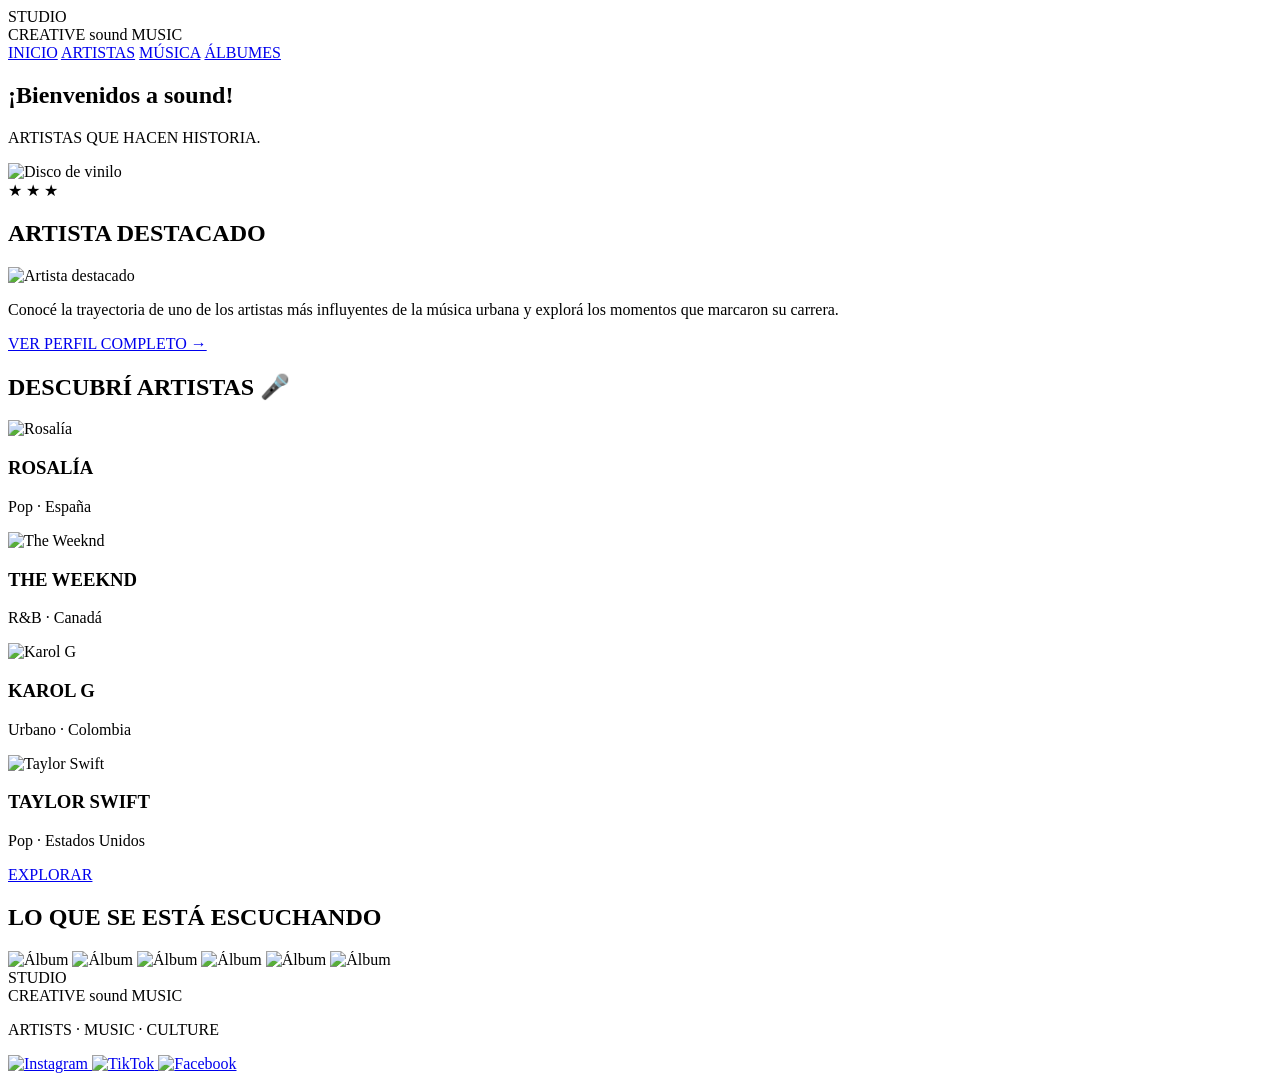
==== index.html @ 182b8fb5 "Add files via upload" ====
<!DOCTYPE html>
<html lang="es">

<head>
    <meta charset="UTF-8">
    <meta name="viewport" content="width=device-width, initial-scale=1.0">

    <title>Sound</title>

    <!-- Tipografías -->
    <link rel="preconnect" href="https://fonts.googleapis.com">
    <link rel="preconnect" href="https://fonts.gstatic.com" crossorigin>

    <link href="https://fonts.googleapis.com/css2?family=DM+Serif+Display&family=Montserrat:wght@400;500;600;700;800&display=swap" rel="stylesheet">

    <link rel="stylesheet" href="css/style.css">
</head>

<body>

    <!-- ================= HEADER ================= -->

    <header class="header">

        <div class="logo">
            <span class="logo-small">STUDIO<br>CREATIVE</span>
            <span class="logo-main">sound</span>
            <span class="logo-small">MUSIC</span>
        </div>

        <nav class="nav">
    <a href="index.html" class="activo">INICIO</a>
    <a href="artistas.html">ARTISTAS</a>
    <a href="musica.html">MÚSICA</a>
    <a href="albumes.html">ÁLBUMES</a>
</nav>

    </header>


    <!-- ================= HERO ================= -->

    <main>

        <section class="hero">

            <div class="hero-text">
                <h1>¡Bienvenidos a sound!</h1>
                <p>ARTISTAS QUE HACEN HISTORIA.</p>
            </div>

            <div class="vinilo">
                <img src="imagenes/vinilo.webp" alt="Disco de vinilo">
            </div>

        </section>


        <!-- ================= ARTISTA DESTACADO ================= -->

        <section class="destacado">

            <div class="estrellas">
                ★ ★ ★
            </div>

            <h2>ARTISTA DESTACADO</h2>

            <div class="artista-contenido">

                <img src="imagenes/badbunny.jpg" alt="Artista destacado">

                <div class="artista-info">

                    <p>
                        Conocé la trayectoria de uno de los artistas
                        más influyentes de la música urbana y explorá
                        los momentos que marcaron su carrera.
                    </p>

                    <a href="#" class="boton">
                        VER PERFIL COMPLETO →
                    </a>

                </div>

            </div>

        </section>


        <!-- ================= ARTISTAS ================= -->

        <section class="artistas">

            <h2>DESCUBRÍ ARTISTAS 🎤</h2>

            <div class="artistas-grid">

                <article class="artista-card">
                    <img src="imagenes/vinilo_rosalia.webp" alt="Rosalía">
                    <div>
                        <h3>ROSALÍA</h3>
                        <p>Pop · España</p>
                    </div>
                </article>

                <article class="artista-card">
                    <img src="imagenes/theweekend_vinilo.png" alt="The Weeknd">
                    <div>
                        <h3>THE WEEKND</h3>
                        <p>R&B · Canadá</p>
                    </div>
                </article>

                <article class="artista-card">
                    <img src="imagenes/karolg_vinilo.webp" alt="Karol G">
                    <div>
                        <h3>KAROL G</h3>
                        <p>Urbano · Colombia</p>
                    </div>
                </article>

                <article class="artista-card">
                    <img src="imagenes/taylor_vinilo.webp" alt="Taylor Swift">
                    <div>
                        <h3>TAYLOR SWIFT</h3>
                        <p>Pop · Estados Unidos</p>
                    </div>
                </article>

            </div>

            <a href="#" class="boton explorar">
                EXPLORAR
            </a>

        </section>


        <!-- ================= MÚSICA ================= -->

        <section class="musica">

            <h2>LO QUE SE ESTÁ ESCUCHANDO</h2>

            <div class="albumes">

                <img class="album album1" src="imagenes/portadabadbunny.jpg" alt="Álbum">
                <img class="album album2" src="imagenes/portadafeid.jpg" alt="Álbum">
                <img class="album album3" src="imagenes/portadaomar.jpg" alt="Álbum">
                <img class="album album4" src="imagenes/nirvanaportada.jpg" alt="Álbum">
                <img class="album album5" src="imagenes/moratportada.jpg" alt="Álbum">
                <img class="album album6" src="imagenes/anuelportada.jpg" alt="Álbum">

            </div>

        </section>

    </main>


    <!-- ================= FOOTER ================= -->

    <footer class="footer">

        <div class="logo footer-logo">
            <span class="logo-small">STUDIO<br>CREATIVE</span>
            <span class="logo-main">sound</span>
            <span class="logo-small">MUSIC</span>
        </div>

        <p>ARTISTS · MUSIC · CULTURE</p>

        <div class="redes">

            <a href="#">
                <img src="https://cdn-icons-png.flaticon.com/512/174/174855.png"
                     alt="Instagram">
            </a>

            <a href="#">
                <img src="https://cdn-icons-png.flaticon.com/512/3046/3046121.png"
                     alt="TikTok">
            </a>

            <a href="#">
                <img src="https://cdn-icons-png.flaticon.com/512/733/733547.png"
                     alt="Facebook">
            </a>

        </div>

    </footer>

</body>
</html>
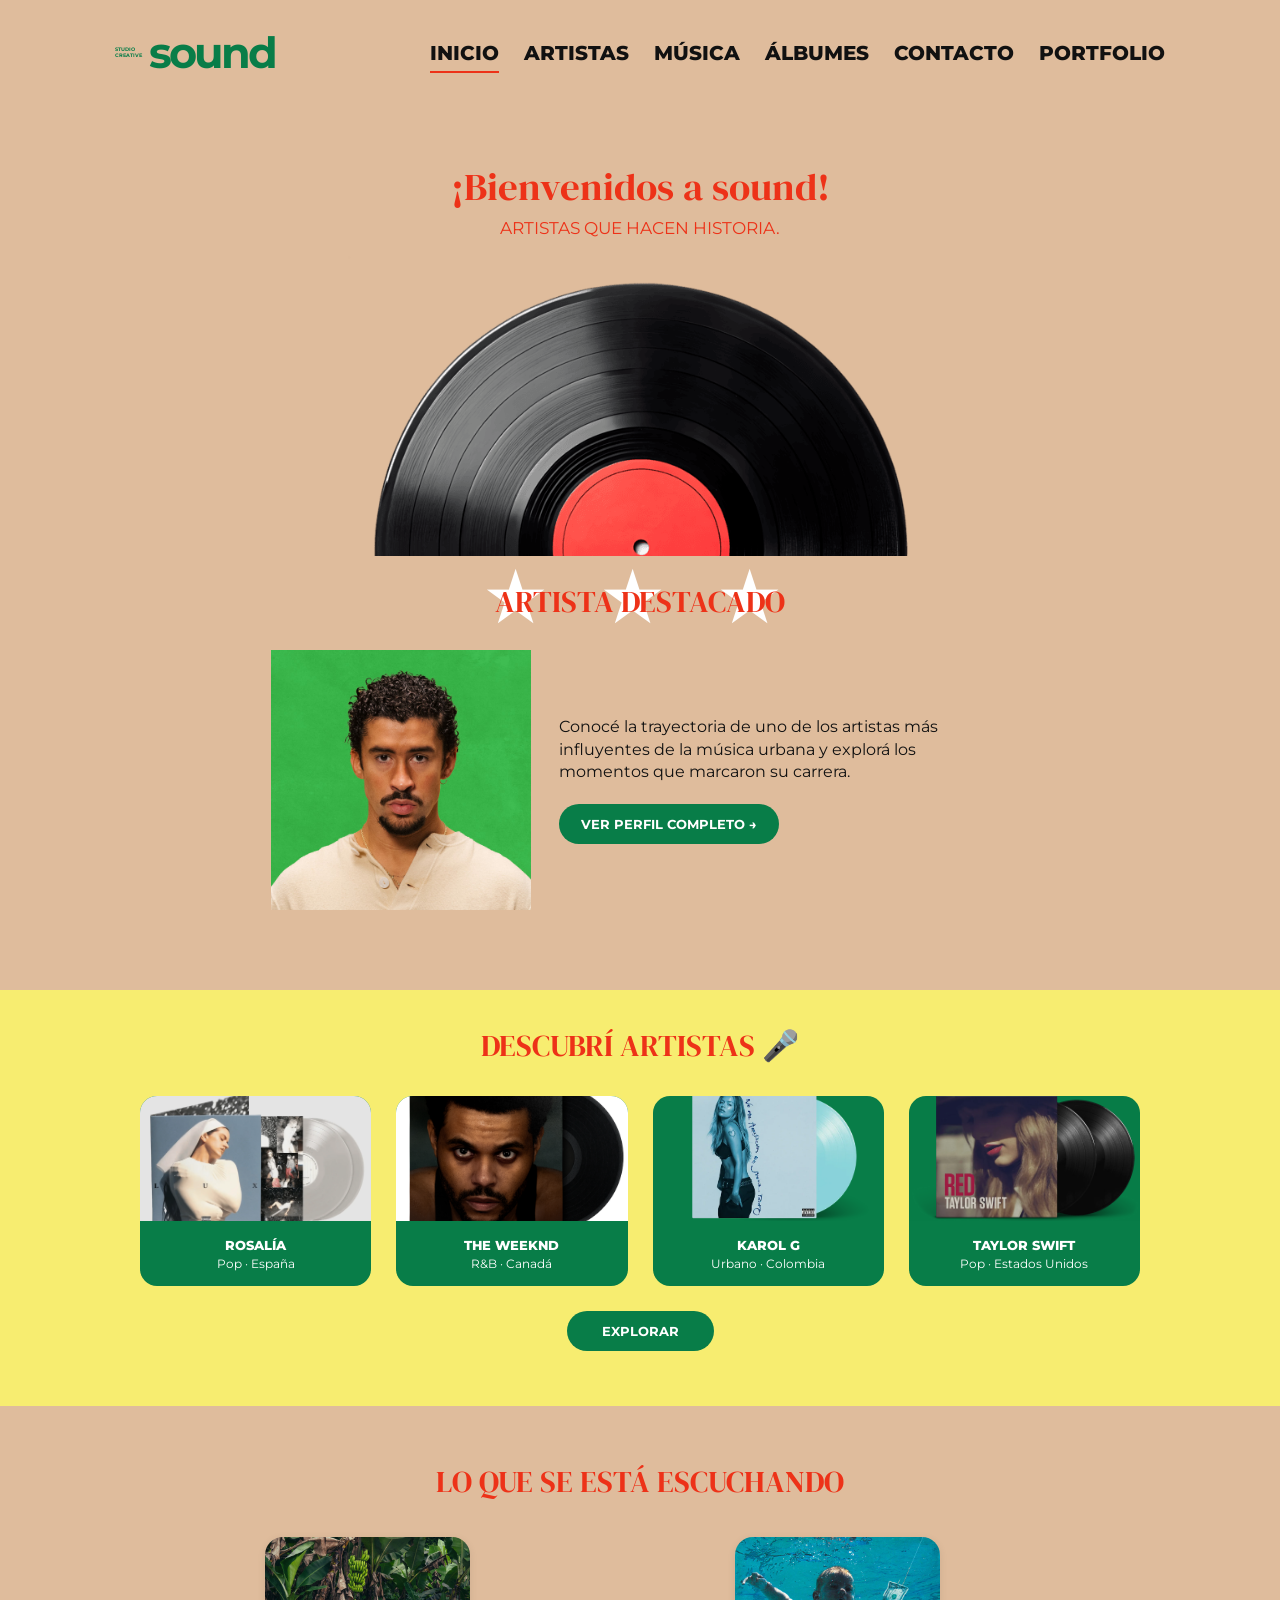
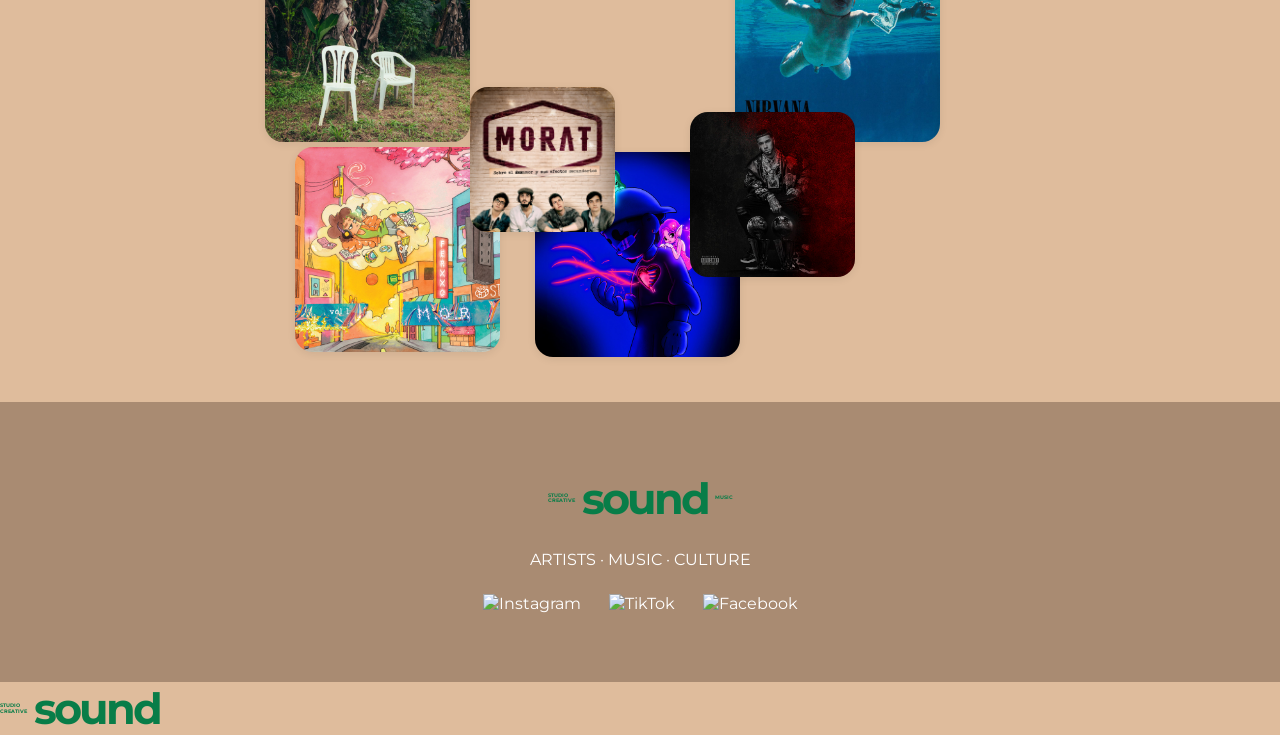
==== commit 4b975f5a: "Add files via upload" ====
--- a/index.html
+++ b/index.html
@@ -13,7 +13,11 @@
 
     <link href="https://fonts.googleapis.com/css2?family=DM+Serif+Display&family=Montserrat:wght@400;500;600;700;800&display=swap" rel="stylesheet">
 
-    <link rel="stylesheet" href="css/style.css">
+    
+<link rel="stylesheet" href="css/style.css">
+<link rel="stylesheet" href="css/inicio.css">
+<link rel="stylesheet" href="css/responsive.css">
+
 </head>
 
 <body>
@@ -22,17 +26,22 @@
 
     <header class="header">
 
-        <div class="logo">
-            <span class="logo-small">STUDIO<br>CREATIVE</span>
-            <span class="logo-main">sound</span>
-            <span class="logo-small">MUSIC</span>
-        </div>
+        
+<a href="index.html" class="logo">
+    <span class="logo-small">
+        STUDIO<br>
+        CREATIVE
+    </span>
+    <span class="logo-main">sound</span>
+</a>
 
         <nav class="nav">
     <a href="index.html" class="activo">INICIO</a>
     <a href="artistas.html">ARTISTAS</a>
     <a href="musica.html">MÚSICA</a>
     <a href="albumes.html">ÁLBUMES</a>
+    <a href="contacto.html">CONTACTO</a>
+    <a href="portfolio.html">PORTFOLIO</a>
 </nav>
 
     </header>
@@ -193,5 +202,14 @@
 
     </footer>
 
+<a href="index.html" class="logo">
+    <span class="logo-small">
+        STUDIO<br>
+        CREATIVE
+    </span>
+    <span class="logo-main">sound</span>
+</a>
+
+
 </body>
 </html>
--- a/css/style.css
+++ b/css/style.css
@@ -0,0 +1,518 @@
+/* ==============================
+   RESET
+================================= */
+
+* {
+    margin: 0;
+    padding: 0;
+    box-sizing: border-box;
+}
+
+body {
+    font-family: "Montserrat", sans-serif;
+    color: #111;
+    background-color: #dfbc9c;
+}
+
+a {
+    text-decoration: none;
+    color: inherit;
+}
+
+
+/* ==============================
+   COLORES
+================================= */
+
+:root {
+    --beige: #dfbc9c;
+    --amarillo: #f7ed70;
+    --verde: #087d48;
+    --rojo: #ed3218;
+    --marron: #a98b72;
+    --blanco: #fff;
+}
+
+
+/* ==============================
+   HEADER
+================================= */
+
+.header {
+    height: 105px;
+    width: 100%;
+
+    display: flex;
+    align-items: center;
+    justify-content: space-between;
+
+    padding: 0 9%;
+}
+
+
+/* LOGO */
+
+.logo {
+    display: flex;
+    align-items: center;
+    gap: 7px;
+
+    color: var(--verde);
+}
+
+.logo-main {
+    font-size: 43px;
+    font-weight: 700;
+    letter-spacing: -3px;
+}
+
+.logo-small {
+    font-size: 5px;
+    font-weight: 700;
+    line-height: 1.1;
+}
+
+
+/* NAV */
+
+.nav {
+    display: flex;
+    align-items: center;
+    gap: 25px;
+}
+
+.nav a {
+    font-size: 20px;
+    font-weight: 800;
+
+    position: relative;
+    padding: 8px 0;
+}
+
+.nav a.activo::after {
+    content: "";
+
+    position: absolute;
+    bottom: 0;
+    left: 0;
+
+    width: 100%;
+    height: 2px;
+
+    background-color: var(--rojo);
+}
+
+
+/* ==============================
+   HERO
+================================= */
+
+.hero {
+    text-align: center;
+
+    padding-top: 55px;
+}
+
+.hero-text h1 {
+    font-family: "DM Serif Display", serif;
+
+    color: var(--rojo);
+
+    font-size: 39px;
+    font-weight: 400;
+}
+
+.hero-text p {
+    color: var(--rojo);
+
+    font-size: 17px;
+    margin-top: 5px;
+}
+
+
+/* VINILO */
+
+.vinilo {
+    width: 585px;
+    height: 300px;
+
+    margin: 18px auto 0;
+
+    overflow: hidden;
+}
+
+.vinilo img {
+    width: 100%;
+    display: block;
+}
+
+
+/* ==============================
+   DESTACADO
+================================= */
+
+.destacado {
+    text-align: center;
+
+    padding: 5px 10% 80px;
+}
+
+.estrellas {
+    color: white;
+    font-size: 75px;
+
+    line-height: 70px;
+
+    letter-spacing: 15px;
+}
+
+.destacado h2,
+.artistas h2,
+.musica h2 {
+    font-family: "DM Serif Display", serif;
+
+    color: var(--rojo);
+
+    font-size: 30px;
+    font-weight: 400;
+}
+
+.destacado h2 {
+    margin-top: -50px;
+    position: relative;
+}
+
+
+/* ARTISTA */
+
+.artista-contenido {
+    display: flex;
+    justify-content: center;
+    align-items: center;
+
+    gap: 28px;
+
+    margin-top: 28px;
+}
+
+.artista-contenido img {
+    width: 260px;
+    height: 260px;
+
+    object-fit: cover;
+}
+
+.artista-info {
+    width: 450px;
+    text-align: left;
+}
+
+.artista-info p {
+    font-size: 16px;
+    line-height: 1.4;
+
+    margin-bottom: 20px;
+}
+
+
+/* BOTONES */
+
+.boton {
+    display: inline-block;
+
+    background-color: var(--verde);
+    color: white;
+
+    border-radius: 30px;
+
+    padding: 12px 22px;
+
+    font-size: 13px;
+    font-weight: 700;
+
+    transition: 0.2s;
+}
+
+.boton:hover {
+    transform: scale(1.05);
+}
+
+
+/* ==============================
+   ARTISTAS
+================================= */
+
+.artistas {
+    background-color: var(--amarillo);
+
+    text-align: center;
+
+    padding: 35px 7% 55px;
+}
+
+.artistas-grid {
+    display: grid;
+
+    grid-template-columns: repeat(4, 1fr);
+
+    gap: 25px;
+
+    max-width: 1000px;
+
+    margin: 30px auto 25px;
+}
+
+
+/* CARD */
+
+.artista-card {
+    height: 190px;
+
+    background-color: var(--verde);
+
+    border-radius: 17px;
+
+    overflow: hidden;
+
+    display: flex;
+    flex-direction: column;
+
+    justify-content: flex-end;
+
+    color: white;
+}
+
+.artista-card img {
+    width: 100%;
+    height: 125px;
+
+    object-fit: cover;
+}
+
+.artista-card div {
+    height: 65px;
+
+    display: flex;
+    flex-direction: column;
+    justify-content: center;
+}
+
+.artista-card h3 {
+    font-size: 13px;
+    font-weight: 800;
+}
+
+.artista-card p {
+    font-size: 12px;
+    margin-top: 3px;
+}
+
+
+/* EXPLORAR */
+
+.explorar {
+    padding: 12px 35px;
+}
+
+
+/* ==============================
+   MÚSICA
+================================= */
+
+.musica {
+    padding: 55px 10% 75px;
+
+    min-height: 580px;
+
+    text-align: center;
+}
+
+.albumes {
+    position: relative;
+
+    max-width: 750px;
+    height: 390px;
+
+    margin: 35px auto 0;
+}
+
+
+/* ALBUMES */
+
+.album {
+    position: absolute;
+
+    width: 205px;
+    height: 205px;
+
+    object-fit: cover;
+
+    border-radius: 18px;
+
+    box-shadow: 0 2px 8px rgba(0,0,0,0.08);
+}
+
+.album1 {
+    left: 0;
+    top: 0;
+}
+
+.album2 {
+    left: 30px;
+    top: 210px;
+}
+
+.album3 {
+    left: 270px;
+    top: 215px;
+}
+
+.album4 {
+    left: 470px;
+    top: 0;
+}
+
+.album5 {
+    left: 205px;
+    top: 150px;
+
+    width: 145px;
+    height: 145px;
+}
+
+.album6 {
+    left: 425px;
+    top: 175px;
+
+    width: 165px;
+    height: 165px;
+}
+
+
+/* ==============================
+   FOOTER
+================================= */
+
+.footer {
+    background-color: var(--marron);
+
+    min-height: 280px;
+
+    display: flex;
+    flex-direction: column;
+
+    align-items: center;
+    justify-content: center;
+
+    color: white;
+
+    gap: 25px;
+}
+
+.footer-logo {
+    color: var(--verde);
+}
+
+.footer p {
+    font-size: 16px;
+}
+
+
+/* REDES */
+
+.redes {
+    display: flex;
+    gap: 28px;
+}
+
+.redes img {
+    width: 40px;
+    height: 40px;
+
+    object-fit: contain;
+}
+
+
+/* ==============================
+   RESPONSIVE
+================================= */
+
+@media (max-width: 800px) {
+
+    .header {
+        padding: 0 5%;
+    }
+
+    .nav {
+        gap: 12px;
+    }
+
+    .nav a {
+        font-size: 14px;
+    }
+
+    .logo-main {
+        font-size: 32px;
+    }
+
+    .vinilo {
+        width: 90%;
+    }
+
+    .artista-contenido {
+        flex-direction: column;
+    }
+
+    .artista-info {
+        width: 80%;
+        text-align: center;
+    }
+
+    .artistas-grid {
+        grid-template-columns: repeat(2, 1fr);
+    }
+
+    .albumes {
+        transform: scale(0.8);
+    }
+}
+
+
+@media (max-width: 500px) {
+
+    .header {
+        height: auto;
+
+        padding: 20px;
+
+        flex-direction: column;
+
+        gap: 15px;
+    }
+
+    .nav {
+        flex-wrap: wrap;
+        justify-content: center;
+    }
+
+    .hero {
+        padding-top: 30px;
+    }
+
+    .hero-text h1 {
+        font-size: 30px;
+    }
+
+    .artistas-grid {
+        grid-template-columns: 1fr;
+    }
+
+    .albumes {
+        transform: scale(0.55);
+        transform-origin: top center;
+    }
+
+    .musica {
+        min-height: 500px;
+    }
+}
